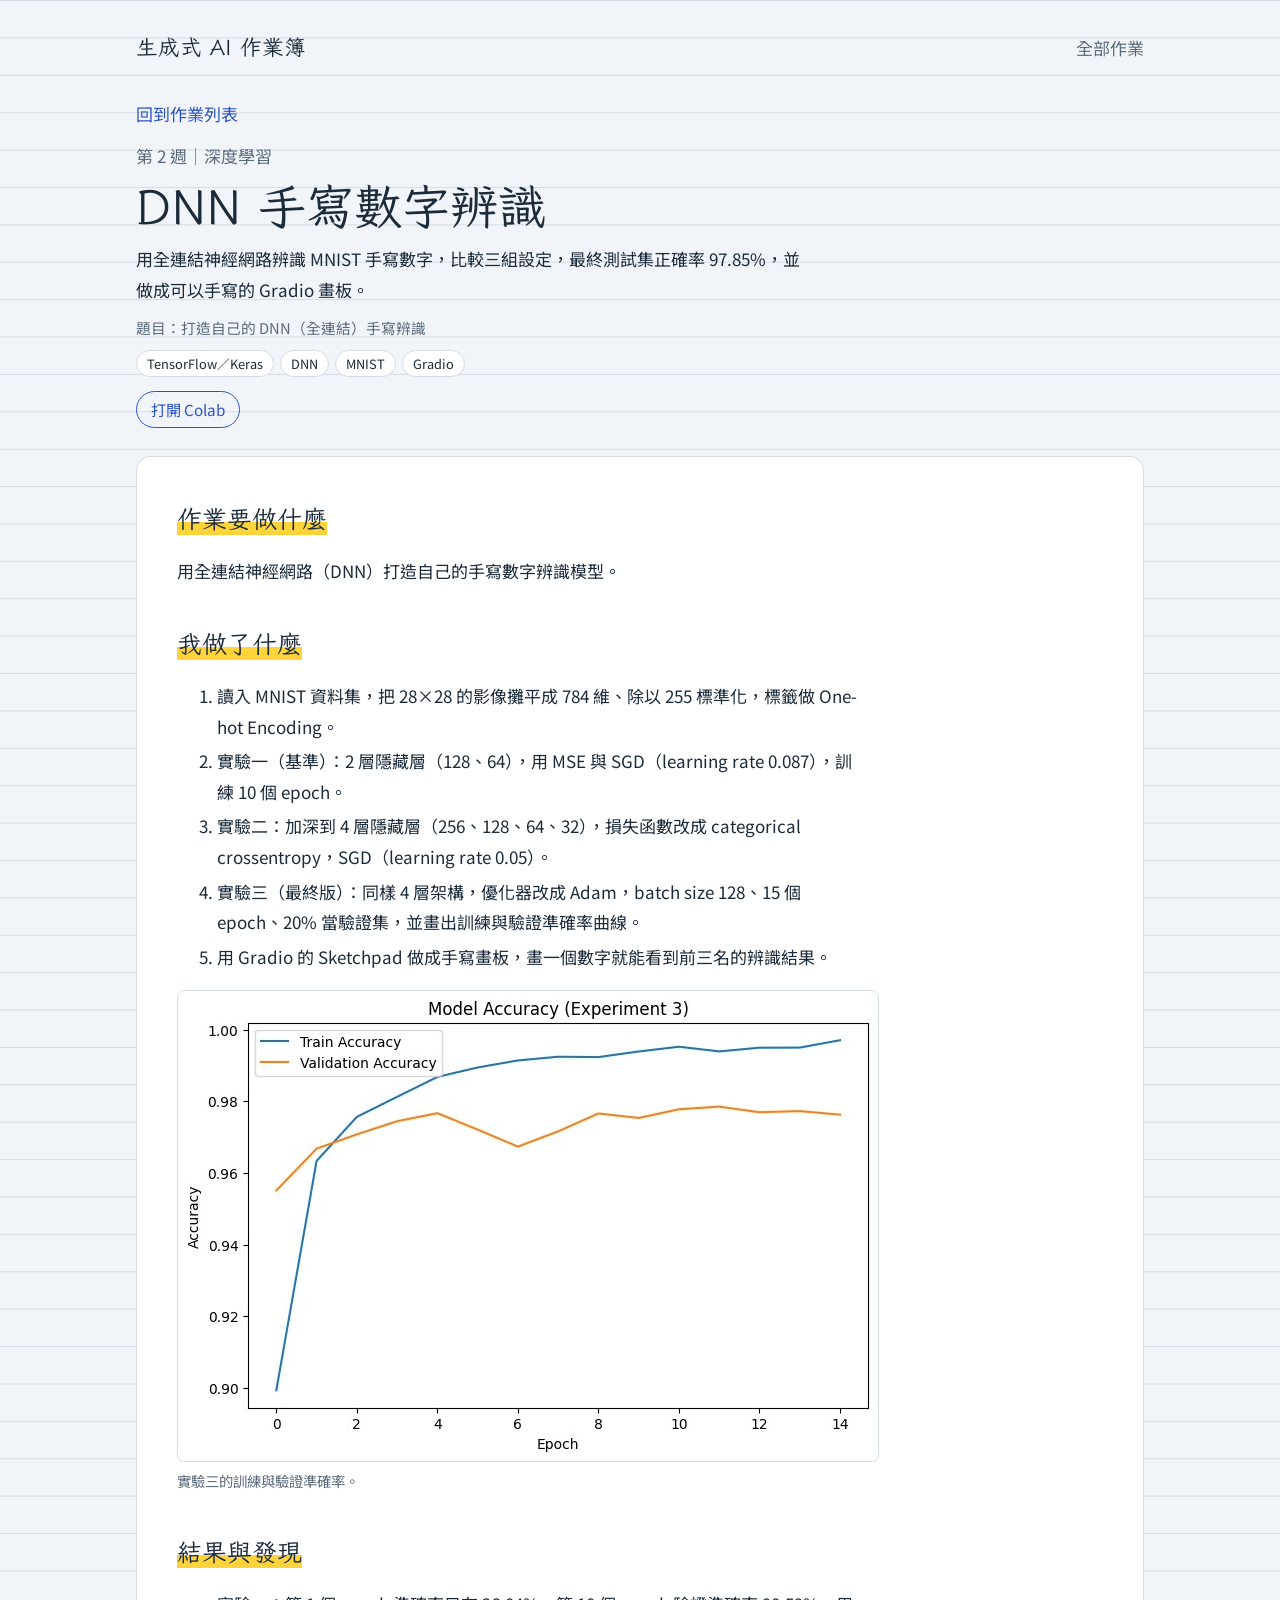
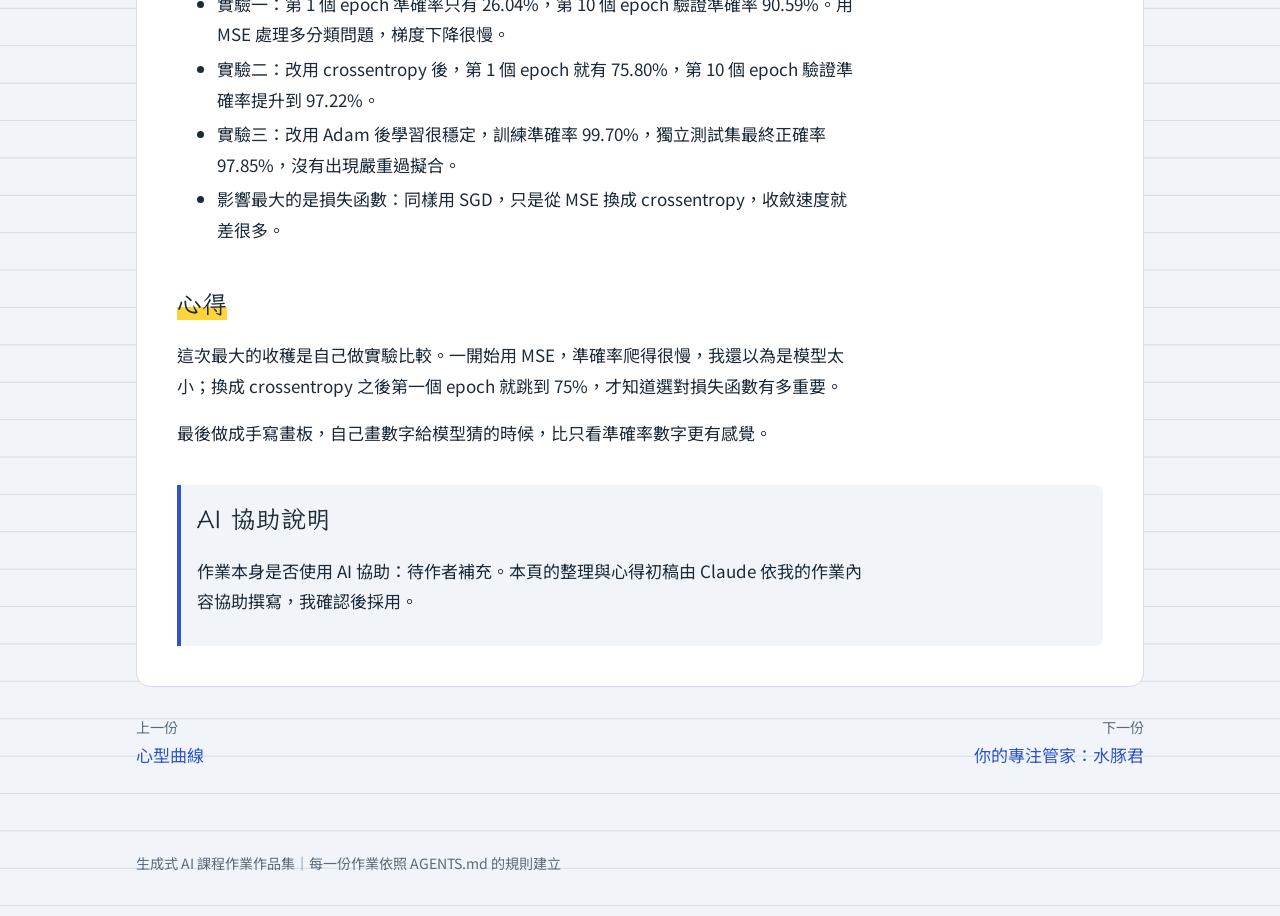
==== works/w02-dnn-mnist.html @ 6072de22 "Add files via upload" ====
<!DOCTYPE html>
<html lang="zh-Hant">
<head>
<meta charset="UTF-8">
<meta name="viewport" content="width=device-width, initial-scale=1">
<title>打造自己的 DNN（全連結）手寫辨識｜生成式 AI 作業簿</title>
<link rel="preconnect" href="https://fonts.googleapis.com">
<link rel="preconnect" href="https://fonts.gstatic.com" crossorigin>
<link href="https://fonts.googleapis.com/css2?family=LXGW+WenKai+TC&family=Noto+Sans+TC:wght@400;600&display=swap" rel="stylesheet">
<link rel="stylesheet" href="../assets/style.css">
</head>
<body data-page="work" data-work-id="w02" data-root="..">
<header class="site-header"><div class="wrap">
  <a class="brand" href="../index.html" data-site-title>生成式 AI 作業簿</a>
  <nav><a href="../index.html#works">全部作業</a></nav>
</div></header>

<main class="wrap work">
  <a class="back" href="../index.html#works">回到作業列表</a>
  <div class="work-head" id="work-head"></div>

  <article class="sheet">
    <section>
      <h2>作業要做什麼</h2>
      <p>用全連結神經網路（DNN）打造自己的手寫數字辨識模型。</p>
    </section>

    <section>
      <h2>我做了什麼</h2>
      <ol>
        <li>讀入 MNIST 資料集，把 28×28 的影像攤平成 784 維、除以 255 標準化，標籤做 One-hot Encoding。</li>
        <li>實驗一（基準）：2 層隱藏層（128、64），用 MSE 與 SGD（learning rate 0.087），訓練 10 個 epoch。</li>
        <li>實驗二：加深到 4 層隱藏層（256、128、64、32），損失函數改成 categorical crossentropy，SGD（learning rate 0.05）。</li>
        <li>實驗三（最終版）：同樣 4 層架構，優化器改成 Adam，batch size 128、15 個 epoch、20% 當驗證集，並畫出訓練與驗證準確率曲線。</li>
        <li>用 Gradio 的 Sketchpad 做成手寫畫板，畫一個數字就能看到前三名的辨識結果。</li>
      </ol>
      <figure>
        <img src="../assets/img/w02-accuracy.jpg" alt="訓練與驗證準確率隨 epoch 變化的折線圖" loading="lazy">
        <figcaption>實驗三的訓練與驗證準確率。</figcaption>
      </figure>
    </section>

    <section>
      <h2>結果與發現</h2>
      <ul>
        <li>實驗一：第 1 個 epoch 準確率只有 26.04%，第 10 個 epoch 驗證準確率 90.59%。用 MSE 處理多分類問題，梯度下降很慢。</li>
        <li>實驗二：改用 crossentropy 後，第 1 個 epoch 就有 75.80%，第 10 個 epoch 驗證準確率提升到 97.22%。</li>
        <li>實驗三：改用 Adam 後學習很穩定，訓練準確率 99.70%，獨立測試集最終正確率 97.85%，沒有出現嚴重過擬合。</li>
        <li>影響最大的是損失函數：同樣用 SGD，只是從 MSE 換成 crossentropy，收斂速度就差很多。</li>
      </ul>
    </section>

    <section>
      <h2>心得</h2>
      <p>這次最大的收穫是自己做實驗比較。一開始用 MSE，準確率爬得很慢，我還以為是模型太小；換成 crossentropy 之後第一個 epoch 就跳到 75%，才知道選對損失函數有多重要。</p>
      <p>最後做成手寫畫板，自己畫數字給模型猜的時候，比只看準確率數字更有感覺。</p>
    </section>

    <section class="ai-note">
      <h2>AI 協助說明</h2>
      <p>作業本身是否使用 AI 協助：待作者補充。本頁的整理與心得初稿由 Claude 依我的作業內容協助撰寫，我確認後採用。</p>
    </section>
  </article>

  <nav class="pager" id="pager" aria-label="上一份與下一份作業"></nav>
</main>

<footer class="site-footer"><div class="wrap">生成式 AI 課程作業作品集｜每一份作業依照 AGENTS.md 的規則建立</div></footer>
<script src="../assets/site.js"></script>
</body>
</html>
---- assets/style.css ----
/* =========================================================
   生成式 AI 作業簿｜全站樣式
   規則：顏色、字體、間距只能用下方 :root 的變數，不要在頁面裡寫死數值。
   ========================================================= */
:root {
  --paper: #F1F4F8;      /* 頁面底色：冷調筆記紙 */
  --sheet: #FFFFFF;      /* 卡片／內容紙張 */
  --ink: #1C2B3A;        /* 主要文字：深藍墨水 */
  --muted: #5B6B7C;      /* 次要文字 */
  --line: #D5DCE5;       /* 格線、框線 */
  --cobalt: #2F54C8;     /* 連結、印章 */
  --marker: #FFD43B;     /* 螢光筆：只用在 h2 底線與集點卡完成章 */
  --font-hand: "LXGW WenKai TC", "Noto Sans TC", serif;
  --font-body: "Noto Sans TC", "PingFang TC", "Microsoft JhengHei", sans-serif;
  --measure: 40em;
  --radius-sheet: 14px;
  --radius-chip: 999px;
}
@media (prefers-color-scheme: dark) {
  :root:not([data-theme="light"]) {
    --paper: #141B24; --sheet: #1C2532; --ink: #E7ECF3; --muted: #9AA8B8;
    --line: #2E3A4A; --cobalt: #8FA9FF; --marker: #C9A419;
  }
}

*, *::before, *::after { box-sizing: border-box; }
html { -webkit-text-size-adjust: 100%; }
body {
  margin: 0; background: var(--paper); color: var(--ink);
  font-family: var(--font-body); font-size: 17px; line-height: 1.8;
  /* 筆記紙的淡格線 */
  background-image: linear-gradient(var(--line) 1px, transparent 1px);
  background-size: 100% 2.2em; background-attachment: local;
}
a { color: var(--cobalt); text-underline-offset: 3px; }
a:focus-visible, button:focus-visible { outline: 3px solid var(--cobalt); outline-offset: 3px; border-radius: 4px; }
img { max-width: 100%; display: block; }

.wrap { max-width: 1040px; margin: 0 auto; padding: 0 16px; }

/* ---------- 頁首 ---------- */
.site-header { padding: 28px 0 8px; }
.site-header .wrap { display: flex; justify-content: space-between; align-items: baseline; gap: 12px; flex-wrap: wrap; }
.brand { font-family: var(--font-hand); font-size: 1.35rem; color: var(--ink); text-decoration: none; }
.site-header nav a { color: var(--muted); text-decoration: none; margin-left: 18px; }
.site-header nav a:hover { color: var(--cobalt); }

/* ---------- 首頁 Hero：集點卡 ---------- */
.hero { padding: 40px 0 24px; }
.hero h1 { font-family: var(--font-hand); font-weight: 400; font-size: clamp(2.2rem, 6vw, 3.6rem); line-height: 1.2; margin: 0 0 8px; }
.hero p { color: var(--muted); max-width: var(--measure); margin: 0 0 28px; }

.stampcard {
  background: var(--sheet); border: 1.5px solid var(--ink); border-radius: var(--radius-sheet);
  padding: 22px; display: grid; gap: 14px;
  grid-template-columns: repeat(auto-fill, minmax(150px, 1fr));
}
.stamp {
  position: relative; min-height: 150px; border: 1.5px dashed var(--line); border-radius: 10px;
  padding: 12px; text-decoration: none; color: var(--ink); display: flex; flex-direction: column; justify-content: space-between;
}
.stamp .no { font-family: var(--font-hand); font-size: 1.6rem; line-height: 1; color: var(--muted); }
.stamp .t { font-size: .92rem; line-height: 1.45; }
.stamp.done { border-style: solid; border-color: var(--ink); }
.stamp.done::after {          /* 完成章：螢光圓章，微微傾斜 */
  content: "完成"; position: absolute; top: 10px; right: 10px;
  font-family: var(--font-hand); font-size: .9rem; color: var(--ink);
  width: 46px; height: 46px; border-radius: 50%; display: grid; place-items: center;
  background: var(--marker); transform: rotate(-12deg);
}
.stamp.done:hover { background: var(--paper); }
.stamp.next .t { color: var(--muted); }

/* ---------- 首頁作業清單 ---------- */
.section-title { font-family: var(--font-hand); font-weight: 400; font-size: 1.7rem; margin: 56px 0 12px; }
.worklist { list-style: none; padding: 0; margin: 0; }
.worklist > li { border-top: 1px solid var(--line); padding: 18px 0; display: grid; grid-template-columns: 3.2em 1fr; gap: 4px 16px; }
.worklist .no { font-family: var(--font-hand); font-size: 1.5rem; color: var(--muted); grid-row: 1 / span 4; }
.worklist > li > :not(.no) { grid-column: 2; }
.worklist h3 { margin: 0; font-size: 1.1rem; }
.worklist .proj { color: var(--muted); font-size: .95rem; }
.worklist p { margin: 2px 0 0; max-width: var(--measure); }

/* ---------- 標籤 ---------- */
.tags { display: flex; flex-wrap: wrap; gap: 6px; margin: 8px 0 0; padding: 0; list-style: none; }
.tags li { font-size: .8rem; border: 1px solid var(--line); background: var(--sheet); border-radius: var(--radius-chip); padding: 1px 10px; }

/* ---------- 作業頁 ---------- */
.work { padding-top: 24px; padding-bottom: 40px; }   /* 只設上下，左右沿用 .wrap 的 16px 邊距 */
.back { display: inline-block; margin-bottom: 12px; text-decoration: none; }
.work-head { margin-bottom: 28px; }
.work-head .kicker { color: var(--muted); margin: 0; }
.work-head h1 { font-family: var(--font-hand); font-weight: 400; font-size: clamp(2rem, 5vw, 3rem); line-height: 1.25; margin: 4px 0 8px; }
.work-head .summary { max-width: var(--measure); margin: 0; }
.meta { display: flex; flex-wrap: wrap; gap: 6px 20px; color: var(--muted); font-size: .92rem; margin-top: 10px; }
.links { display: flex; flex-wrap: wrap; gap: 10px; margin-top: 14px; }
.links a { border: 1.5px solid var(--cobalt); border-radius: var(--radius-chip); padding: 4px 14px; text-decoration: none; font-size: .95rem; }
.links a:hover { background: var(--cobalt); color: var(--sheet); }

.sheet { background: var(--sheet); border: 1px solid var(--line); border-radius: var(--radius-sheet); padding: clamp(18px, 4vw, 40px); }
.sheet section + section { margin-top: 36px; }
.sheet h2 {
  font-family: var(--font-hand); font-weight: 400; font-size: 1.55rem; margin: 0 0 10px; display: inline;
  background: linear-gradient(transparent 62%, var(--marker) 62%);   /* 螢光筆底線 */
}
.sheet h2 + * { margin-top: 14px; }
.sheet p, .sheet ul, .sheet ol { max-width: var(--measure); }
.sheet li + li { margin-top: 4px; }
.sheet table { border-collapse: collapse; width: 100%; max-width: var(--measure); font-size: .95rem; display: block; overflow-x: auto; }
.sheet th, .sheet td { border: 1px solid var(--line); padding: 6px 10px; text-align: left; vertical-align: top; }
.sheet th { background: var(--paper); font-weight: 600; }
.sheet code { font-size: .9em; background: var(--paper); padding: 1px 5px; border-radius: 4px; }
.sheet pre { background: var(--paper); padding: 12px 14px; border-radius: 8px; overflow-x: auto; font-size: .88rem; line-height: 1.6; max-width: var(--measure); }
figure { margin: 18px 0; }
figure img { border: 1px solid var(--line); border-radius: 8px; }
figcaption { color: var(--muted); font-size: .9rem; margin-top: 6px; }

.ai-note { border-left: 4px solid var(--cobalt); background: var(--paper); padding: 12px 16px; border-radius: 0 8px 8px 0; }
.ai-note h2 { background: none; }
.todo { color: var(--muted); border: 1.5px dashed var(--line); border-radius: 8px; padding: 10px 14px; }

.pager { display: flex; justify-content: space-between; gap: 12px; margin-top: 28px; flex-wrap: wrap; }
.pager a { text-decoration: none; max-width: 48%; }
.pager .next { margin-left: auto; text-align: right; }
.pager small { display: block; color: var(--muted); }

.site-footer { color: var(--muted); font-size: .88rem; padding: 40px 0; }

@media (max-width: 560px) {
  body { font-size: 16px; }
  .stampcard { grid-template-columns: repeat(2, 1fr); padding: 14px; }
  .stamp { min-height: 130px; }
  .worklist > li { grid-template-columns: 2.4em 1fr; }
  .pager a { max-width: 100%; }
}
@media (prefers-reduced-motion: reduce) { * { transition: none !important; animation: none !important; } }
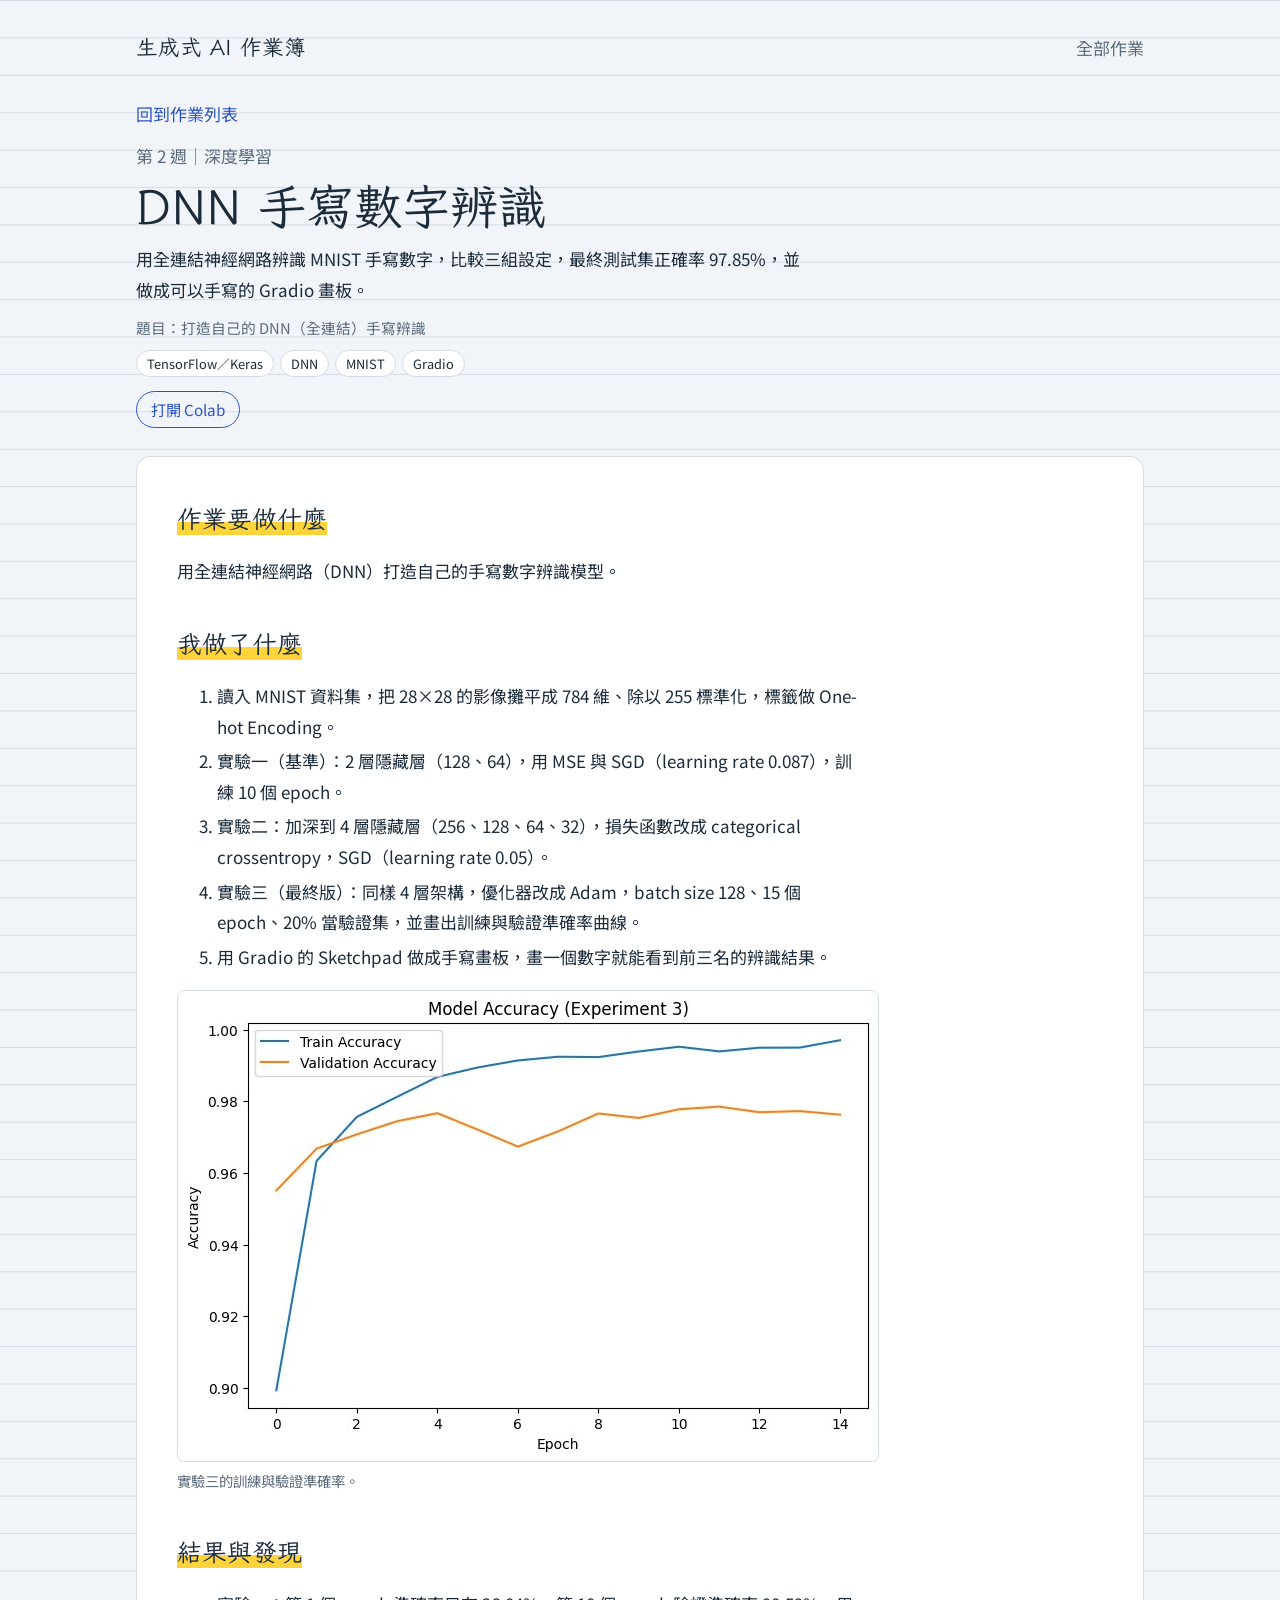
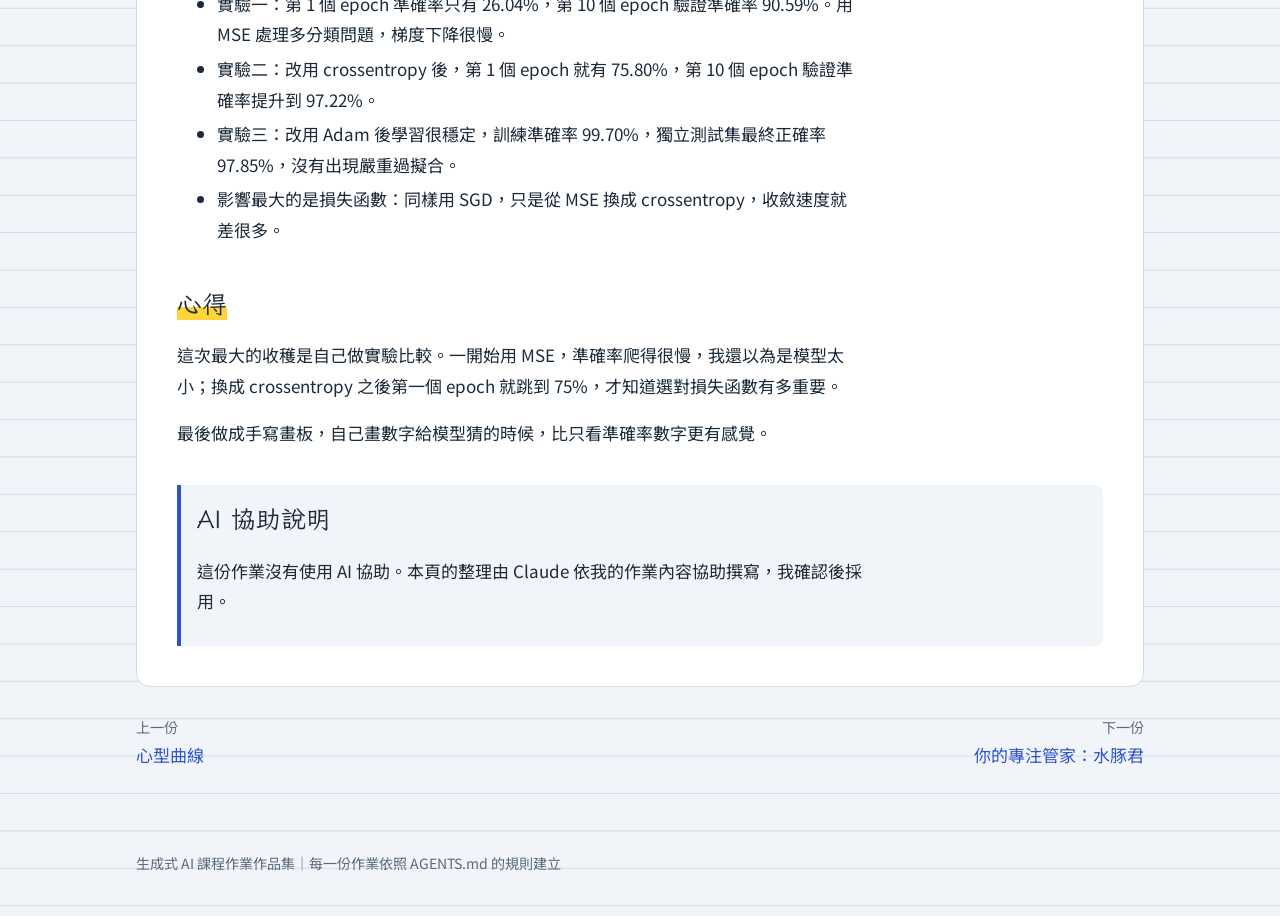
==== commit b67617eb: "Update w02-dnn-mnist.html" ====
--- a/works/w02-dnn-mnist.html
+++ b/works/w02-dnn-mnist.html
@@ -58,7 +58,7 @@
 
     <section class="ai-note">
       <h2>AI 協助說明</h2>
-      <p>作業本身是否使用 AI 協助：待作者補充。本頁的整理與心得初稿由 Claude 依我的作業內容協助撰寫，我確認後採用。</p>
+      <p>這份作業沒有使用 AI 協助。本頁的整理由 Claude 依我的作業內容協助撰寫，我確認後採用。</p>
     </section>
   </article>
 
